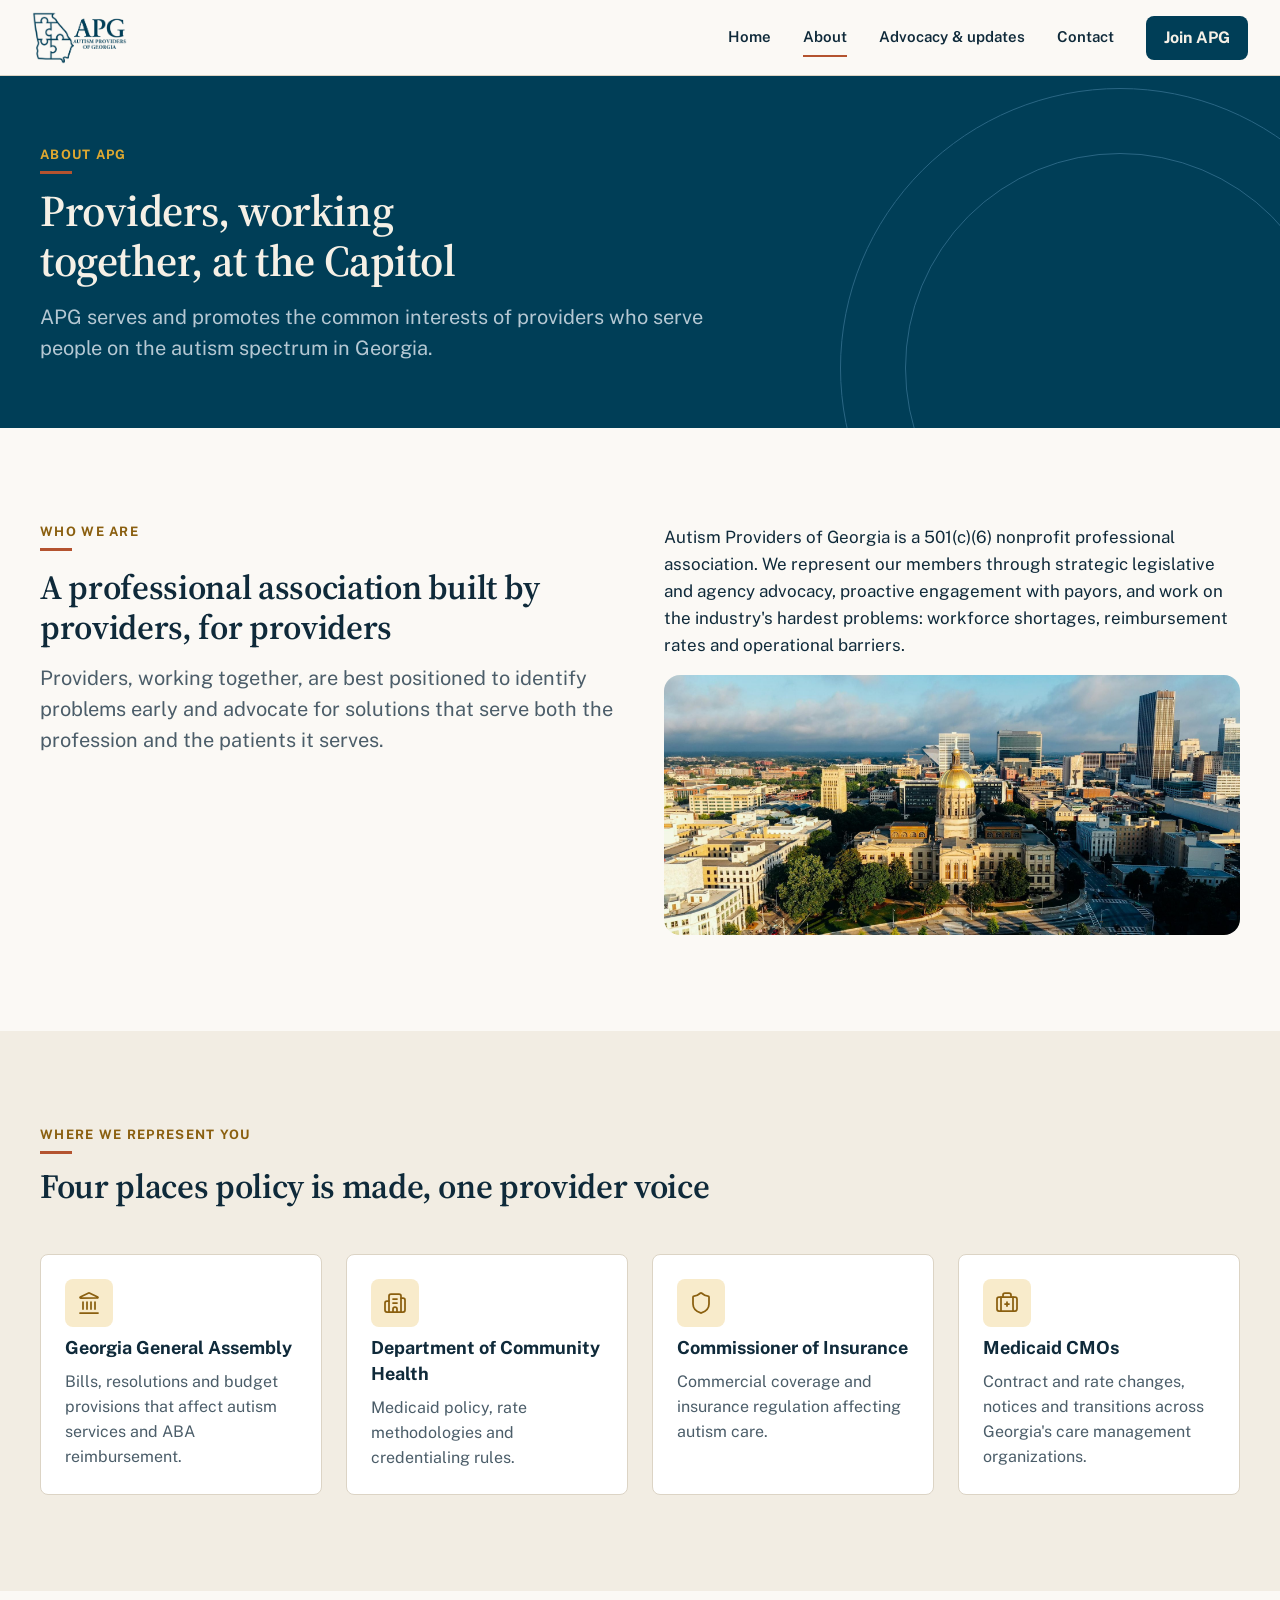
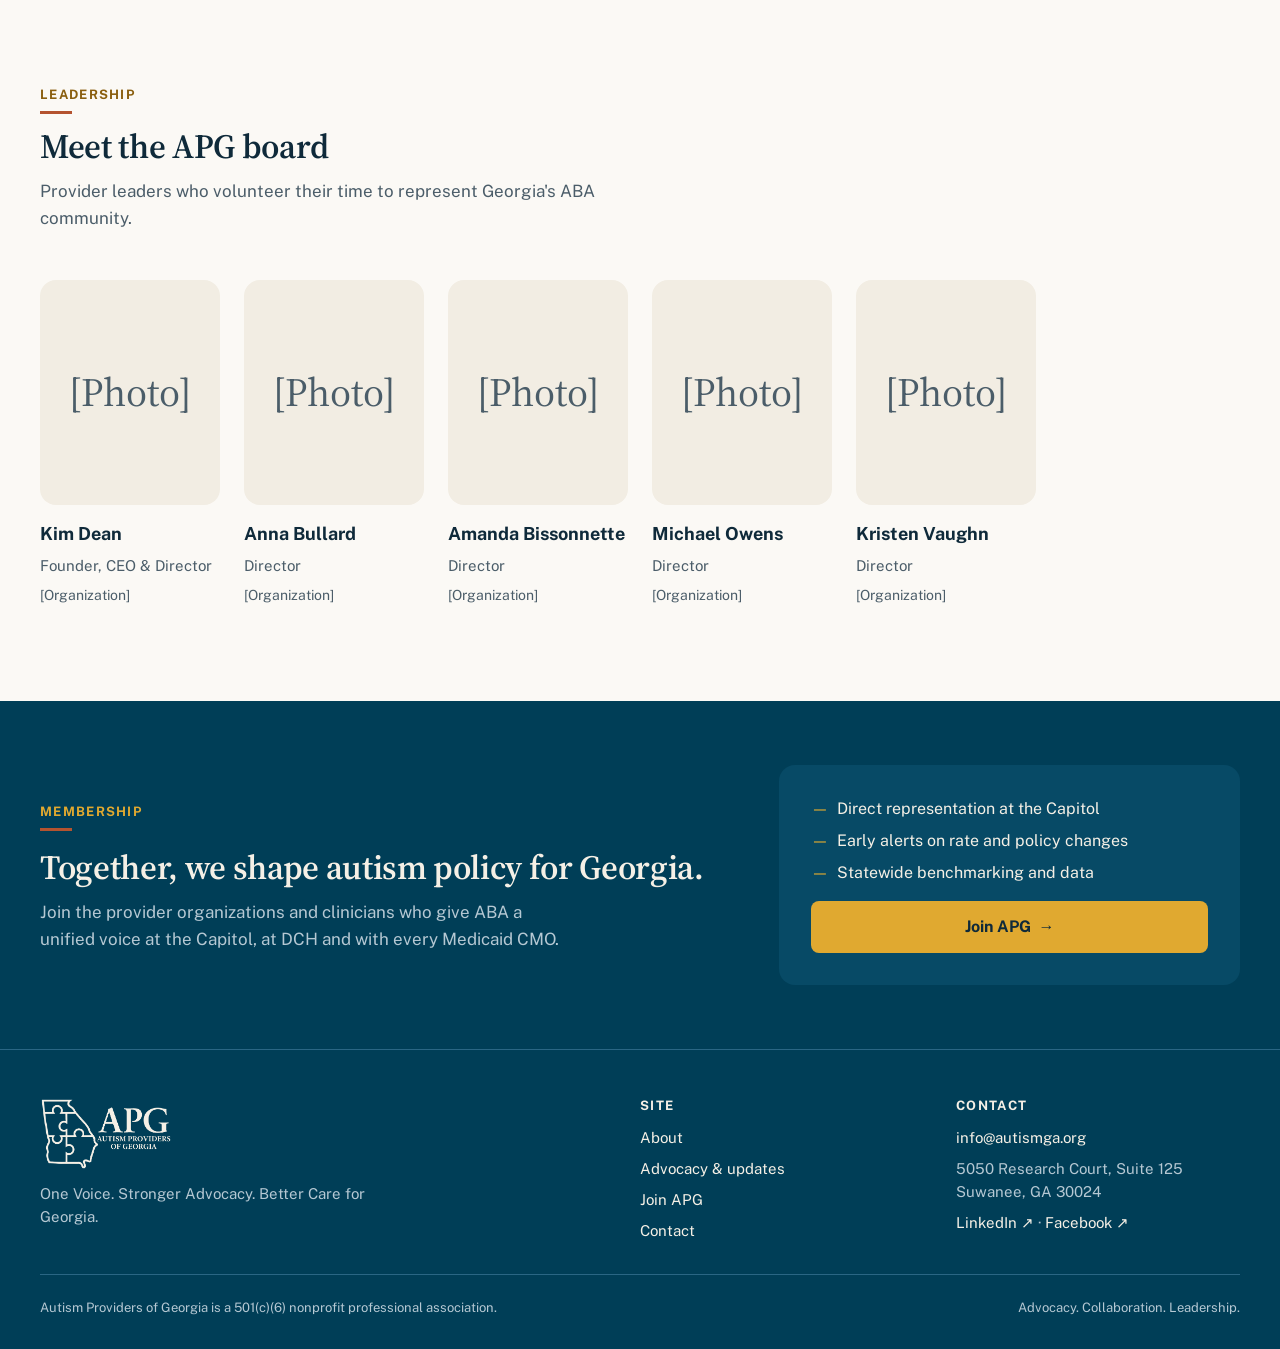
==== about.html @ 3842947d "APG redesign draft" ====
<!doctype html>
<html lang="en">
<head>
<meta charset="utf-8">
<meta name="viewport" content="width=device-width, initial-scale=1">
<meta name="robots" content="noindex, nofollow">
<meta name="description" content="About Autism Providers of Georgia (APG): who we are, where we represent providers, and our board.">
<title>About APG</title>
<link rel="icon" type="image/png" href="assets/apg-mark.png">
<link rel="stylesheet" href="https://fonts.googleapis.com/css2?family=Public+Sans:wght@400;600;700&amp;family=Source+Serif+4:opsz,wght@8..60,400;8..60,600&amp;display=swap">
<style>
body{margin:0;background:#fbf9f5}
:where(a){color:#005f87}:where(a):hover{color:#003e57}
</style>
<link rel="stylesheet" href="css/bundle.css">
<link rel="stylesheet" href="css/apg-tokens.css">
</head>
<body>
<div class="apg" style="width: 100%; min-height: 100vh;">

<header class="apg-header">
  <a class="apg-logo" href="index.html" aria-label="Autism Providers of Georgia, home"><img src="assets/apg-logo-horizontal.png" alt="Autism Providers of Georgia"></a>
  <nav class="apg-nav" aria-label="Main">
    <a href="index.html">Home</a>
    <a href="about.html" aria-current="page">About</a>
    <a href="updates.html">Advocacy &amp; updates</a>
    <a href="contact.html">Contact</a>
    <a class="apg-btn apg-btn--primary" href="join.html">Join APG</a>
  </nav>
</header>

<section class="apg-pagehero on-dark">
  <div class="apg-hero__dome" aria-hidden="true"></div>
  <div class="apg-wrap" style="position: relative;">
    <span class="apg-eyebrow">About APG</span>
    <h1 class="apg-h1">Providers, working together, at the Capitol</h1>
    <p>APG serves and promotes the common interests of providers who serve people on the autism spectrum in Georgia.</p>
  </div>
</section>

<section class="apg-section">
  <div class="apg-wrap apg-two">
    <div style="display: grid; gap: 16px;">
      <span class="apg-eyebrow">Who we are</span>
      <h2 class="apg-h2">A professional association built by providers, for providers</h2>
      <p class="apg-lead apg-muted">Providers, working together, are best positioned to identify problems early and advocate for solutions that serve both the profession and the patients it serves.</p>
    </div>
    <div style="display: grid; gap: 16px;">
      <p>Autism Providers of Georgia is a 501(c)(6) nonprofit professional association. We represent our members through strategic legislative and agency advocacy, proactive engagement with payors, and work on the industry's hardest problems: workforce shortages, reimbursement rates and operational barriers.</p>
      <img src="assets/georgia-capitol-aerial.jpg" alt="The Georgia State Capitol and downtown Atlanta from above" style="display: block; width: 100%; height: 260px; object-fit: cover; object-position: 50% 55%; border-radius: 16px;">
    </div>
  </div>
</section>

<section class="apg-section apg-section--limestone">
  <div class="apg-section__head">
    <span class="apg-eyebrow">Where we represent you</span>
    <h2 class="apg-h2">Four places policy is made, one provider voice</h2>
  </div>
  <div class="apg-wrap apg-bodies">
    <div class="apg-body-card"><span class="apg-icon-tile"><svg class="apg-icon" viewBox="0 0 24 24" aria-hidden="true"><path d="M10 18v-7"></path><path d="M11.119 2.205a2 2 0 0 1 1.762 0l7.84 3.846A.5.5 0 0 1 20.5 7h-17a.5.5 0 0 1-.22-.949z"></path><path d="M14 18v-7"></path><path d="M18 18v-7"></path><path d="M3 22h18"></path><path d="M6 18v-7"></path></svg></span><h3 class="apg-h4">Georgia General Assembly</h3><p>Bills, resolutions and budget provisions that affect autism services and ABA reimbursement.</p></div>
    <div class="apg-body-card"><span class="apg-icon-tile"><svg class="apg-icon" viewBox="0 0 24 24" aria-hidden="true"><path d="M10 12h4"></path><path d="M10 8h4"></path><path d="M14 21v-3a2 2 0 0 0-4 0v3"></path><path d="M6 10H4a2 2 0 0 0-2 2v7a2 2 0 0 0 2 2h16a2 2 0 0 0 2-2V9a2 2 0 0 0-2-2h-2"></path><path d="M6 21V5a2 2 0 0 1 2-2h8a2 2 0 0 1 2 2v16"></path></svg></span><h3 class="apg-h4">Department of Community Health</h3><p>Medicaid policy, rate methodologies and credentialing rules.</p></div>
    <div class="apg-body-card"><span class="apg-icon-tile"><svg class="apg-icon" viewBox="0 0 24 24" aria-hidden="true"><path d="M20 13c0 5-3.5 7.5-7.66 8.95a1 1 0 0 1-.67-.01C7.5 20.5 4 18 4 13V6a1 1 0 0 1 1-1c2 0 4.5-1.2 6.24-2.72a1.17 1.17 0 0 1 1.52 0C14.51 3.81 17 5 19 5a1 1 0 0 1 1 1z"></path></svg></span><h3 class="apg-h4">Commissioner of Insurance</h3><p>Commercial coverage and insurance regulation affecting autism care.</p></div>
    <div class="apg-body-card"><span class="apg-icon-tile"><svg class="apg-icon" viewBox="0 0 24 24" aria-hidden="true"><path d="M12 11v4"></path><path d="M14 13h-4"></path><path d="M16 6V4a2 2 0 0 0-2-2h-4a2 2 0 0 0-2 2v2"></path><path d="M18 6v14"></path><path d="M6 6v14"></path><rect width="20" height="14" x="2" y="6" rx="2"></rect></svg></span><h3 class="apg-h4">Medicaid CMOs</h3><p>Contract and rate changes, notices and transitions across Georgia's care management organizations.</p></div>
  </div>
</section>

<section class="apg-section">
  <div class="apg-section__head">
    <span class="apg-eyebrow">Leadership</span>
    <h2 class="apg-h2">Meet the APG board</h2>
    <p>Provider leaders who volunteer their time to represent Georgia's ABA community.</p>
  </div>
  <div class="apg-team">
    <div class="apg-person"><div class="apg-person__photo" role="img" aria-label="Photo of Kim Dean">[Photo]</div><h3 class="apg-h4">Kim Dean</h3><span class="role">Founder, CEO &amp; Director</span><span class="apg-small apg-muted">[Organization]</span></div>
    <div class="apg-person"><div class="apg-person__photo" role="img" aria-label="Photo of Anna Bullard">[Photo]</div><h3 class="apg-h4">Anna Bullard</h3><span class="role">Director</span><span class="apg-small apg-muted">[Organization]</span></div>
    <div class="apg-person"><div class="apg-person__photo" role="img" aria-label="Photo of Amanda Bissonnette">[Photo]</div><h3 class="apg-h4">Amanda Bissonnette</h3><span class="role">Director</span><span class="apg-small apg-muted">[Organization]</span></div>
    <div class="apg-person"><div class="apg-person__photo" role="img" aria-label="Photo of Michael Owens">[Photo]</div><h3 class="apg-h4">Michael Owens</h3><span class="role">Director</span><span class="apg-small apg-muted">[Organization]</span></div>
    <div class="apg-person"><div class="apg-person__photo" role="img" aria-label="Photo of Kristen Vaughn">[Photo]</div><h3 class="apg-h4">Kristen Vaughn</h3><span class="role">Director</span><span class="apg-small apg-muted">[Organization]</span></div>
  </div>
</section>

<section class="apg-join on-dark">
  <div class="apg-join__inner">
    <div>
      <span class="apg-eyebrow">Membership</span>
      <h2 class="apg-h2" style="margin-top: 16px;">Together, we shape autism policy for Georgia.</h2>
      <p>Join the provider organizations and clinicians who give ABA a unified voice at the Capitol, at DCH and with every Medicaid CMO.</p>
    </div>
    <div class="apg-join__panel">
      <ul><li>Direct representation at the Capitol</li><li>Early alerts on rate and policy changes</li><li>Statewide benchmarking and data</li></ul>
      <a class="apg-btn apg-btn--gold" href="join.html">Join APG <span class="arrow" aria-hidden="true">→</span></a>
    </div>
  </div>
</section>

<footer class="apg-footer on-dark">
  <div class="apg-footer__inner">
    <div><img class="apg-footer__logo" src="assets/apg-logo-horizontal-reversed.png" alt="Autism Providers of Georgia"><p style="max-width: 40ch;">One Voice. Stronger Advocacy. Better Care for Georgia.</p></div>
    <div><h4>Site</h4><ul><li><a href="about.html">About</a></li><li><a href="updates.html">Advocacy &amp; updates</a></li><li><a href="join.html">Join APG</a></li><li><a href="contact.html">Contact</a></li></ul></div>
    <div><h4>Contact</h4><ul><li><a href="mailto:info@autismga.org">info@autismga.org</a></li><li>5050 Research Court, Suite 125<br>Suwanee, GA 30024</li><li><a href="#">LinkedIn ↗</a> · <a href="#">Facebook ↗</a></li></ul></div>
  </div>
  <div class="apg-footer__legal"><span>Autism Providers of Georgia is a 501(c)(6) nonprofit professional association.</span><span>Advocacy. Collaboration. Leadership.</span></div>
</footer>

</div>
<script src="js/site.js" defer></script>
</body>
</html>
---- css/bundle.css ----
@import url("https://fonts.googleapis.com/css2?family=Public+Sans:wght@400;600;700&family=Source+Serif+4:opsz,wght@8..60,400;8..60,600&display=swap");

/* APG — component styles. Every value comes from tokens.css; nothing here re-declares a token. */

/* Smooth in-page jumps ("See what we do" → #how), off for people who ask for reduced motion */
@media (prefers-reduced-motion: no-preference) { html { scroll-behavior: smooth; } }
[id] { scroll-margin-top: var(--space-5); }


.apg, .apg * { box-sizing: border-box; }
.apg { font-family: var(--font-sans); font-size: 17px; line-height: 27px; color: var(--ink); background: var(--surface-paper); -webkit-font-smoothing: antialiased; }
.apg h1, .apg h2, .apg h3, .apg p { margin: 0; }
:where(.apg a) { color: var(--link); text-underline-offset: 3px; }
.apg :focus-visible { outline: 3px solid var(--link); outline-offset: 2px; }
.apg .on-dark :focus-visible, .apg.on-dark :focus-visible { outline-color: var(--focus-ring-inverse); }

/* ---------- Type helpers ---------- */
.apg-display { font-family: var(--font-serif); font-size: 60px; line-height: 64px; font-weight: 600; letter-spacing: -0.015em; }
.apg-h1 { font-family: var(--font-serif); font-size: 44px; line-height: 50px; font-weight: 600; letter-spacing: -0.01em; }
.apg-h2 { font-family: var(--font-serif); font-size: 34px; line-height: 40px; font-weight: 600; letter-spacing: -0.01em; }
.apg-h3 { font-family: var(--font-serif); font-size: 24px; line-height: 30px; font-weight: 600; }
.apg-h4 { font-family: var(--font-sans); font-size: 18px; line-height: 26px; font-weight: 700; }
.apg-lead { font-size: 20px; line-height: 31px; }
.apg-small { font-size: 14px; line-height: 20px; }
.apg-muted { color: var(--ink-muted); }
.apg-eyebrow { display: inline-block; font-family: var(--font-sans); font-size: 13px; line-height: 16px; font-weight: 700; letter-spacing: 0.1em; text-transform: uppercase; color: var(--dome-gold-ink); }
.apg-eyebrow::after { content: ""; display: block; width: 32px; height: 3px; margin-top: var(--space-2); background: var(--georgia-clay); }
.on-dark .apg-eyebrow { color: var(--dome-gold); }

/* ---------- Button ---------- */
.apg-btn { display: inline-flex; align-items: center; justify-content: center; gap: var(--space-2); min-height: 48px; padding: 14px var(--space-5); border-radius: var(--radius-md); border: 2px solid transparent; font-family: var(--font-sans); font-size: 16px; line-height: 20px; font-weight: 700; text-decoration: none; cursor: pointer; transition: background-color .15s, color .15s, border-color .15s; }
.apg-btn--primary { background: var(--surface-capitol); color: var(--on-capitol); }
.apg-btn--primary:hover, .apg-btn--primary:focus-visible { background: var(--surface-capitol-raised); color: var(--on-capitol); }
.apg-btn--gold { background: var(--dome-gold); color: var(--ink); }
.apg-btn--gold:hover, .apg-btn--gold:focus-visible { background: var(--gold-tint); color: var(--ink); }
.apg-btn--secondary { background: transparent; color: var(--ink); border-color: var(--ink); }
.apg-btn--secondary:hover, .apg-btn--secondary:focus-visible { background: var(--surface-limestone); color: var(--ink); }
.on-dark .apg-btn--secondary { color: var(--on-capitol); border-color: var(--on-capitol); }
.on-dark .apg-btn--secondary:hover, .on-dark .apg-btn--secondary:focus-visible { background: var(--surface-capitol-raised); color: var(--on-capitol); }
.apg-btn--text { padding-left: 0; padding-right: 0; min-height: 0; color: var(--link); text-decoration: underline; text-underline-offset: 4px; }
.apg-btn--text:hover { color: var(--link); }
/* Links on capitol grounds keep their light ink on hover, whatever a host page's global a:hover says */
.on-dark a:not(.apg-btn):hover, .apg-footer a:hover { color: var(--on-capitol); }
.apg-btn .arrow { transition: transform .15s; }
.apg-btn:hover .arrow { transform: translateX(3px); }

/* ---------- Tag ---------- */
.apg-tag { display: inline-flex; align-items: center; gap: var(--space-1); padding: var(--space-1) var(--space-3); border-radius: var(--radius-sm); font-size: 12px; line-height: 16px; font-weight: 700; letter-spacing: .06em; text-transform: uppercase; }
.apg-tag--win { background: var(--gold-tint); color: var(--dome-gold-ink); }
.apg-tag--alert { background: var(--clay-tint); color: var(--clay-ink); }
.apg-tag--update { background: var(--surface-limestone); color: var(--ink-muted); }
.apg-chip { display: inline-flex; align-items: center; gap: 6px; padding: 2px 10px; border-radius: var(--radius-pill); border: 1px solid var(--line); font-size: 13px; line-height: 20px; font-weight: 600; color: var(--ink-muted); background: var(--surface-card); }

/* ---------- Site header ---------- */
.apg-header { position: relative; display: flex; align-items: center; justify-content: space-between; gap: var(--space-5); height: var(--header-height); padding: 0 var(--space-6); background: var(--surface-paper); border-bottom: 1px solid var(--line); }
.apg-logo { display: inline-flex; align-items: center; gap: var(--space-3); text-decoration: none; color: var(--ink); }
.apg-logo img { height: 52px; width: auto; display: block; }
.apg-footer__logo { height: 72px; width: auto; display: block; margin-bottom: var(--space-3); }
.apg-logo .mono { font-family: var(--font-serif); font-weight: 600; font-size: 26px; line-height: 1; letter-spacing: .02em; color: var(--surface-capitol); }
.apg-logo .name { font-family: var(--font-sans); font-size: 13px; line-height: 15px; font-weight: 600; color: var(--ink-muted); border-left: 1px solid var(--line); padding-left: var(--space-3); }
.apg-nav { display: flex; align-items: center; gap: var(--space-6); }
.apg-nav a:not(.apg-btn) { font-size: 15px; line-height: 20px; font-weight: 600; color: var(--ink); text-decoration: none; padding: var(--space-2) 0; border-bottom: 2px solid transparent; }
.apg-nav a:not(.apg-btn):hover, .apg-nav a[aria-current="page"] { border-bottom-color: var(--georgia-clay); }
.apg-nav .apg-btn { min-height: 40px; padding: 10px var(--space-4); border-bottom: 2px solid transparent; }

/* ---------- Hero ---------- */
.apg-hero { position: relative; overflow: hidden; background: var(--surface-capitol); color: var(--on-capitol); padding: var(--space-9) var(--space-6); }
.apg-hero__inner { position: relative; max-width: var(--content-max); margin: 0 auto; display: grid; grid-template-columns: minmax(0, 7fr) minmax(0, 5fr); gap: var(--space-7); align-items: end; }
.apg-hero h1 { color: var(--on-capitol); max-width: 14ch; }
.apg-hero .apg-lead { color: var(--on-capitol-muted); margin-top: var(--space-5); max-width: 46ch; }
.apg-hero__actions { display: flex; flex-wrap: wrap; gap: var(--space-3); margin-top: var(--space-6); }
.apg-hero__dome { position: absolute; right: -120px; bottom: -220px; width: 560px; height: 560px; border-radius: 50%; border: 1px solid var(--line-inverse); pointer-events: none; }
.apg-hero__dome::before { content: ""; position: absolute; inset: 64px; border-radius: 50%; border: 1px solid var(--line-inverse); }

.apg-hero--light { background: var(--surface-paper); color: var(--ink); border-bottom: 1px solid var(--line); }
.apg-hero--light h1 { color: var(--ink); }
.apg-hero--light .apg-lead { color: var(--ink-muted); }
.apg-hero--light .apg-hero__dome, .apg-hero--light .apg-hero__dome::before { border-color: var(--line); }
.apg-hero--light .apg-win { background: var(--surface-capitol); }

/* ---------- Win card (one sourced figure) ---------- */
.apg-win { background: var(--surface-capitol-raised); border-radius: var(--radius-lg); padding: var(--space-6); color: var(--on-capitol); }
.apg-win .num { font-family: var(--font-serif); font-size: 64px; line-height: 64px; font-weight: 600; letter-spacing: -0.02em; color: var(--dome-gold); }
.apg-win p { color: var(--on-capitol-muted); margin-top: var(--space-3); }
.apg-win a { color: var(--on-capitol); }

/* ---------- Section heading ---------- */
.apg-section { padding: var(--space-9) var(--space-6); }
.apg-section--limestone { background: var(--surface-limestone); }
.apg-section--capitol { background: var(--surface-capitol); color: var(--on-capitol); }
.apg-section__head { max-width: var(--content-max); margin: 0 auto var(--space-7); display: grid; gap: var(--space-3); }
.apg-section__head p { max-width: 60ch; color: var(--ink-muted); }
.on-dark .apg-section__head p { color: var(--on-capitol-muted); }

/* ---------- Focus area card ---------- */
.apg-grid { max-width: var(--content-max); margin: 0 auto; display: grid; gap: var(--space-5); grid-template-columns: repeat(auto-fill, minmax(260px, 1fr)); }
.apg-focus { background: var(--surface-card); border: 1px solid var(--line); border-radius: var(--radius-md); padding: var(--space-5); display: grid; gap: var(--space-3); align-content: start; }
.apg-focus .n { font-family: var(--font-serif); font-size: 28px; line-height: 28px; color: var(--georgia-clay); }
.apg-focus p { color: var(--ink-muted); font-size: 16px; line-height: 25px; }

/* ---------- Benefit list ---------- */
.apg-benefits { max-width: var(--content-max); margin: 0 auto; display: grid; grid-template-columns: repeat(3, minmax(0,1fr)); border-top: 1px solid var(--line); }
.apg-benefit { padding: var(--space-5) var(--space-5) var(--space-5) 0; border-bottom: 1px solid var(--line); display: grid; gap: var(--space-2); align-content: start; }
.apg-benefit p { color: var(--ink-muted); font-size: 16px; line-height: 25px; }

/* ---------- Update card ---------- */
.apg-update { background: var(--surface-card); border-radius: var(--radius-md); box-shadow: var(--shadow-card); overflow: hidden; display: grid; grid-template-rows: auto 1fr; }
.apg-update__media { aspect-ratio: 16 / 9; background: var(--surface-capitol); display: block; width: 100%; object-fit: cover; }
.apg-update__body { padding: var(--space-5); display: grid; gap: var(--space-3); align-content: start; }
.apg-update__meta { display: flex; align-items: center; gap: var(--space-3); flex-wrap: wrap; }
.apg-update h3 a { color: var(--ink); text-decoration: none; }
.apg-update h3 a:hover { text-decoration: underline; }
.apg-update p { color: var(--ink-muted); font-size: 16px; line-height: 25px; }

/* ---------- Social feed ---------- */
.apg-feed { max-width: var(--content-max); margin: 0 auto; display: grid; grid-template-columns: repeat(3, minmax(0,1fr)); gap: var(--space-5); }
.apg-post { background: var(--surface-card); border: 1px solid var(--line); border-radius: var(--radius-md); padding: var(--space-5); display: grid; gap: var(--space-3); align-content: start; }
.apg-post__src { display: flex; align-items: center; justify-content: space-between; }
.apg-post__who { display: flex; align-items: center; gap: var(--space-3); }
.apg-post__avatar { width: 36px; height: 36px; border-radius: var(--radius-sm); background: var(--surface-capitol); color: var(--on-capitol); display: grid; place-items: center; font-family: var(--font-serif); font-weight: 600; font-size: 11px; letter-spacing: .02em; }
.apg-post p { font-size: 16px; line-height: 25px; }
.apg-feed__foot { max-width: var(--content-max); margin: var(--space-6) auto 0; display: flex; gap: var(--space-5); flex-wrap: wrap; }

/* ---------- Team card ---------- */
.apg-team { max-width: var(--content-max); margin: 0 auto; display: grid; grid-template-columns: repeat(auto-fill, minmax(180px, 1fr)); gap: var(--space-6) var(--space-5); }
.apg-person { display: grid; gap: var(--space-2); }
.apg-person__photo { aspect-ratio: 4 / 5; width: 100%; border-radius: var(--radius-lg); object-fit: cover; background: var(--surface-limestone); display: grid; place-items: center; font-family: var(--font-serif); font-size: 40px; color: var(--ink-muted); margin-bottom: var(--space-2); }
.apg-person .role { color: var(--ink-muted); font-size: 15px; line-height: 22px; }

/* ---------- Callout (member alert) ---------- */
.apg-callout { display: grid; grid-template-columns: auto 1fr; gap: var(--space-4); padding: var(--space-5); background: var(--clay-tint); border-radius: var(--radius-md); }
.apg-callout__mark { width: 28px; height: 28px; border-radius: 50%; background: var(--georgia-clay); color: var(--surface-card); display: grid; place-items: center; font-weight: 700; font-size: 16px; line-height: 1; }
.apg-callout p { font-size: 16px; line-height: 25px; }

/* ---------- Join band ---------- */
.apg-join { background: var(--surface-capitol); color: var(--on-capitol); padding: var(--space-8) var(--space-6); }
.apg-join__inner { max-width: var(--content-max); margin: 0 auto; display: grid; grid-template-columns: minmax(0, 3fr) minmax(0, 2fr); gap: var(--space-7); align-items: center; }
.apg-join h2 { color: var(--on-capitol); }
.apg-join p { color: var(--on-capitol-muted); margin-top: var(--space-3); max-width: 52ch; }
.apg-join__panel { background: var(--surface-capitol-raised); border-radius: var(--radius-lg); padding: var(--space-6); display: grid; gap: var(--space-4); }
.apg-join__panel ul { margin: 0; padding: 0; list-style: none; display: grid; gap: var(--space-2); color: var(--on-capitol); font-size: 16px; line-height: 24px; }
.apg-join__panel li::before { content: "—"; color: var(--dome-gold); margin-right: var(--space-2); }

/* ---------- Footer ---------- */
.apg-footer { background: var(--surface-capitol); color: var(--on-capitol-muted); padding: var(--space-7) var(--space-6) var(--space-6); border-top: 1px solid var(--line-inverse); font-size: 15px; line-height: 23px; }
.apg-footer__inner { max-width: var(--content-max); margin: 0 auto; display: grid; grid-template-columns: 2fr 1fr 1fr; gap: var(--space-6); }
.apg-footer h4 { margin: 0 0 var(--space-3); color: var(--on-capitol); font-size: 13px; line-height: 16px; letter-spacing: .1em; text-transform: uppercase; }
.apg-footer a { color: var(--on-capitol); text-decoration: none; }
.apg-footer a:hover { text-decoration: underline; }
.apg-footer ul { list-style: none; margin: 0; padding: 0; display: grid; gap: var(--space-2); }
.apg-footer__legal { max-width: var(--content-max); margin: var(--space-6) auto 0; padding-top: var(--space-5); border-top: 1px solid var(--line-inverse); font-size: 13px; line-height: 18px; display: flex; justify-content: space-between; gap: var(--space-4); flex-wrap: wrap; }

/* ---------- Responsive ---------- */
@media (max-width: 720px) {
  .apg-logo img { height: 44px; }
  .apg-display { font-size: 40px; line-height: 44px; }
  .apg-h1 { font-size: 34px; line-height: 40px; }
  .apg-h2 { font-size: 28px; line-height: 34px; }
  .apg-header { height: 64px; padding: 0 var(--space-4); }
  .apg-nav a:not(.apg-btn) { display: none; }
  .apg-hero, .apg-section, .apg-join { padding: var(--space-8) var(--space-4); }
  .apg-hero__inner, .apg-join__inner, .apg-footer__inner { grid-template-columns: 1fr; }
  .apg-benefits, .apg-feed { grid-template-columns: 1fr; }
}

/* ---------- Advocacy framework (the infographic, rebuilt) ---------- */
.apg-fw { position: relative; overflow: hidden; background: var(--surface-capitol); color: var(--on-capitol); padding: var(--space-9) var(--space-6); }
.apg-fw__inner { position: relative; max-width: var(--content-max); margin: 0 auto; display: grid; gap: var(--space-8); }
.apg-fw__top { display: grid; grid-template-columns: minmax(0, 5fr) minmax(0, 7fr); gap: var(--space-7); align-items: start; }
.apg-fw__top h2 { color: var(--on-capitol); margin-top: var(--space-3); }
.apg-fw__top p { color: var(--on-capitol-muted); margin-top: var(--space-4); max-width: 52ch; }
.apg-fw__goals { display: grid; grid-template-columns: repeat(2, minmax(0, 1fr)); gap: 1px; background: var(--line-inverse); border: 1px solid var(--line-inverse); border-radius: var(--radius-lg); overflow: hidden; }
.apg-fw__goal { background: var(--surface-capitol); padding: var(--space-5); display: grid; gap: var(--space-2); }
.apg-fw__goal .k { font-size: 12px; line-height: 16px; font-weight: 700; letter-spacing: .1em; text-transform: uppercase; color: var(--dome-gold); }
.apg-fw__goal .t { font-family: var(--font-serif); font-size: 22px; line-height: 28px; font-weight: 600; color: var(--on-capitol); }
.apg-fw__label { display: flex; align-items: baseline; justify-content: space-between; gap: var(--space-4); margin-bottom: var(--space-5); }
.apg-fw__label h3 { font-family: var(--font-serif); font-size: 24px; line-height: 30px; font-weight: 600; color: var(--on-capitol); }
.apg-fw__label span { font-size: 14px; line-height: 20px; color: var(--on-capitol-muted); }
.apg-fw__rail { position: relative; display: grid; grid-template-columns: repeat(7, minmax(0, 1fr)); gap: var(--space-2); list-style: none; margin: 0; padding: 0; }
.apg-fw__rail::before { content: ""; position: absolute; left: 4%; right: 4%; top: 23px; height: 2px; background: var(--line-inverse); }
.apg-fw__step { position: relative; display: grid; justify-items: center; gap: var(--space-3); padding: 0 var(--space-1) var(--space-3); background: none; border: 0; border-radius: var(--radius-md); color: var(--on-capitol-muted); font: 600 14px/19px var(--font-sans); text-align: center; cursor: pointer; }
.apg-fw__step .dot { width: 48px; height: 48px; border-radius: 50%; display: grid; place-items: center; background: var(--surface-capitol); border: 2px solid var(--line-inverse); font-family: var(--font-serif); font-size: 18px; font-weight: 600; color: var(--on-capitol); transition: background-color .15s, border-color .15s, color .15s; }
.apg-fw__step:hover .dot { border-color: var(--dome-gold); }
.apg-fw__step[aria-selected="true"] { color: var(--on-capitol); }
.apg-fw__step[aria-selected="true"] .dot { background: var(--dome-gold); border-color: var(--dome-gold); color: var(--ink); }
.apg-fw__step:focus-visible { outline: 3px solid var(--focus-ring-inverse); outline-offset: 2px; }
.apg-fw__panel { margin-top: var(--space-5); background: var(--surface-capitol-raised); border-radius: var(--radius-lg); padding: var(--space-6); display: grid; grid-template-columns: auto minmax(0, 1fr); gap: var(--space-6); align-items: start; min-height: 148px; }
.apg-fw__panel .big { font-family: var(--font-serif); font-size: 64px; line-height: 64px; font-weight: 600; color: var(--dome-gold); }
.apg-fw__panel h4 { margin: 0; font-family: var(--font-serif); font-size: 24px; line-height: 30px; font-weight: 600; color: var(--on-capitol); }
.apg-fw__panel p { margin: var(--space-2) 0 0; color: var(--on-capitol-muted); max-width: 64ch; }
.apg-fw__panel[hidden] { display: none; }
.apg-fw__benefits { display: grid; grid-template-columns: repeat(3, minmax(0, 1fr)); gap: 0 var(--space-6); border-top: 1px solid var(--line-inverse); }
.apg-fw__benefit { padding: var(--space-4) 0; border-bottom: 1px solid var(--line-inverse); display: grid; gap: var(--space-1); }
.apg-fw__benefit b { color: var(--on-capitol); font-size: 16px; line-height: 24px; }
.apg-fw__benefit span { color: var(--on-capitol-muted); font-size: 15px; line-height: 22px; }
.apg-fw__close { display: flex; align-items: center; justify-content: space-between; gap: var(--space-5); flex-wrap: wrap; padding-top: var(--space-2); }
.apg-fw__close p { font-family: var(--font-serif); font-size: 24px; line-height: 30px; font-weight: 600; color: var(--on-capitol); }
.apg-fw__dome { position: absolute; left: -200px; top: -260px; width: 620px; height: 620px; border-radius: 50%; border: 1px solid var(--line-inverse); pointer-events: none; }
.apg-fw__dome::before { content: ""; position: absolute; inset: 72px; border-radius: 50%; border: 1px solid var(--line-inverse); }
@media (max-width: 720px) {
  .apg-fw { padding: var(--space-8) var(--space-4); }
  .apg-fw__top, .apg-fw__panel { grid-template-columns: 1fr; }
  .apg-fw__goals { grid-template-columns: 1fr; }
  .apg-fw__rail { grid-template-columns: 1fr; gap: 0; }
  .apg-fw__rail::before { left: 23px; right: auto; top: 24px; bottom: 24px; width: 2px; height: auto; }
  .apg-fw__step { grid-template-columns: 48px 1fr; justify-items: start; align-items: center; text-align: left; padding: var(--space-2) 0; }
  .apg-fw__benefits { grid-template-columns: 1fr; }
}

/* ---------- Icons (Lucide 1.47.0, ISC; inline SVG, stroke = currentColor) ---------- */
.apg-icon { display: block; flex: none; width: 24px; height: 24px; fill: none; stroke: currentColor; stroke-width: 1.75; stroke-linecap: round; stroke-linejoin: round; }
.apg-icon--sm { width: 18px; height: 18px; }
.apg-icon-tile { display: grid; place-items: center; flex: none; width: 48px; height: 48px; border-radius: var(--radius-md); background: var(--gold-tint); color: var(--dome-gold-ink); }
.on-dark .apg-icon-tile { background: var(--surface-capitol-raised); color: var(--dome-gold); }
.apg-topic { display: inline-flex; align-items: center; gap: 6px; font-size: 14px; line-height: 20px; color: var(--ink-muted); }

/* Focus card: icon tile + numeral on one row */
.apg-focus__top { display: flex; align-items: center; justify-content: space-between; }
.apg-focus__top .n { font-size: 20px; line-height: 20px; }

/* Benefit: icon tile beside text */
.apg-benefit { grid-template-columns: 48px minmax(0, 1fr); column-gap: var(--space-4); align-items: start; }
.apg-benefit > div { display: grid; gap: var(--space-1); }

/* Framework: icons in goals, rail dots and benefits */
.apg-fw__goal .apg-icon { color: var(--dome-gold); width: 28px; height: 28px; margin-bottom: var(--space-2); }
.apg-fw__step .num { font-size: 12px; line-height: 16px; font-weight: 700; letter-spacing: .08em; color: var(--on-capitol-muted); }
.apg-fw__step .dot .apg-icon { width: 22px; height: 22px; }
.apg-fw__panel .apg-icon-tile { width: 64px; height: 64px; background: var(--surface-capitol); }
.apg-fw__panel .apg-icon-tile .apg-icon { width: 32px; height: 32px; }
.apg-fw__benefit { grid-template-columns: 24px minmax(0, 1fr); column-gap: var(--space-3); }
.apg-fw__benefit .apg-icon { grid-row: span 2; color: var(--dome-gold); margin-top: 2px; }

/* ---------- Hero with the Capitol photo ---------- */
.apg-hero--photo { background: var(--surface-paper); color: var(--ink); padding: var(--space-8) var(--space-6); border-bottom: 1px solid var(--line); }
.apg-hero--photo .apg-hero__inner { grid-template-columns: minmax(0, 6fr) minmax(0, 6fr); align-items: center; }
.apg-hero .apg-hero__name { max-width: none; font-family: var(--font-serif); font-size: 68px; line-height: 70px; font-weight: 600; letter-spacing: -0.02em; color: var(--ink); margin: 0; }
.apg-hero__name .abbr { display: block; margin-bottom: var(--space-3); font-family: var(--font-sans); font-size: 15px; line-height: 20px; font-weight: 700; letter-spacing: .14em; color: var(--dome-gold-ink); }
.apg .apg-hero__promise { margin-top: var(--space-5); font-family: var(--font-serif); font-size: 26px; line-height: 34px; font-weight: 400; color: var(--ink); max-width: 30ch; }
.apg-hero--photo .apg-lead { color: var(--ink-muted); }
.apg-hero__photo { position: relative; margin: 0; }
.apg-hero__photo img { display: block; width: 100%; height: 620px; object-fit: cover; object-position: 50% 35%; border-radius: var(--radius-lg); }
.apg-hero__photo .apg-win { position: absolute; left: calc(-1 * var(--space-7)); bottom: calc(-1 * var(--space-6)); max-width: 272px; padding: var(--space-5); background: var(--surface-capitol); box-shadow: var(--shadow-card); }
.apg-hero__photo .apg-win .num { font-size: 48px; line-height: 48px; }
@media (max-width: 720px) {
  .apg-hero--photo { padding: var(--space-7) var(--space-4); }
  .apg-hero .apg-hero__name { font-size: 44px; line-height: 46px; }
  .apg-hero__promise { font-size: 21px; line-height: 29px; }
  .apg-hero__photo img { height: 360px; }
  .apg-hero__photo .apg-win { position: static; max-width: none; margin-top: var(--space-4); box-shadow: none; }
}
---- css/apg-tokens.css ----
/* APG design system tokens (mirrors ds/apg/tokens.json) */
:root {
  --surface-paper: #fbf9f5;
  --surface-limestone: #f2ede3;
  --surface-card: #ffffff;
  --logo-ink: #003e57;
  --surface-capitol: var(--logo-ink);
  --surface-capitol-raised: #074a66;
  --ink: #0f2a3a;
  --ink-muted: #4b5d69;
  --on-capitol: #f5f0e6;
  --on-capitol-muted: #b5c8d3;
  --dome-gold: #e0a930;
  --dome-gold-ink: #8a5f0f;
  --gold-tint: #f8ebcb;
  --georgia-clay: #b4532f;
  --clay-ink: #a1462a;
  --clay-tint: #f6e3da;
  --link: #005f87;
  --focus-ring-inverse: var(--dome-gold);
  --line: #dcd4c5;
  --line-strong: #8c8473;
  --line-inverse: #2a6684;
  --space-1: 4px;
  --space-2: 8px;
  --space-3: 12px;
  --space-4: 16px;
  --space-5: 24px;
  --space-6: 32px;
  --space-7: 48px;
  --space-8: 64px;
  --space-9: 96px;
  --radius-sm: 4px;
  --radius-md: 8px;
  --radius-lg: 16px;
  --radius-pill: 999px;
  --content-max: 1200px;
  --measure: 68ch;
  --header-height: 76px;
  --shadow-card: 0 1px 2px rgba(15,42,58,0.06), 0 4px 16px rgba(15,42,58,0.06);
  --shadow-header: 0 1px 0 rgba(15,42,58,0.08);
  --font-serif: "Source Serif 4", "Source Serif Pro", Georgia, serif;
  --font-sans: "Public Sans", "Helvetica Neue", Arial, sans-serif;
}

/* Smooth in-page jumps ("See what we do" → #how), off for people who ask for reduced motion */
@media (prefers-reduced-motion: no-preference) { html { scroll-behavior: smooth; } }
[id] { scroll-margin-top: var(--space-5); }

/* Page-level helpers used by the mockups */
.apg-ph { display: grid; place-items: center; text-align: center; padding: var(--space-5); background: repeating-linear-gradient(135deg, var(--surface-limestone) 0 12px, var(--surface-paper) 12px 24px); border: 1px dashed var(--line-strong); color: var(--ink-muted); font: 600 14px/20px var(--font-sans); border-radius: var(--radius-lg); }
.on-dark .apg-ph { background: var(--surface-capitol-raised); border-color: var(--line-inverse); color: var(--on-capitol-muted); }
.apg-wrap { max-width: var(--content-max); margin: 0 auto; }
.apg-pagehero { background: var(--surface-capitol); color: var(--on-capitol); padding: var(--space-8) var(--space-6) var(--space-8); position: relative; overflow: hidden; }
.apg-pagehero h1 { color: var(--on-capitol); margin-top: var(--space-3); max-width: 20ch; }
.apg-pagehero p { color: var(--on-capitol-muted); margin-top: var(--space-4); max-width: 60ch; font-size: 20px; line-height: 31px; }
.apg-two { display: grid; grid-template-columns: minmax(0, 1fr) minmax(0, 1fr); gap: var(--space-7); align-items: start; }
.apg-bodies { display: grid; grid-template-columns: repeat(4, minmax(0, 1fr)); gap: var(--space-5); }
.apg-body-card { background: var(--surface-card); border: 1px solid var(--line); border-radius: var(--radius-md); padding: var(--space-5); display: grid; gap: var(--space-2); align-content: start; }
.apg-body-card p { color: var(--ink-muted); font-size: 16px; line-height: 25px; }
@media (max-width: 720px) {
  .apg-two, .apg-bodies { grid-template-columns: 1fr; }
  .apg-pagehero { padding: var(--space-7) var(--space-4); }
}

/* Static-site extras */
[hidden] { display: none !important; }
@media (max-width: 720px) {
  .apg-header { height: auto; flex-wrap: wrap; row-gap: 8px; padding-top: 12px; padding-bottom: 8px; }
  .apg-nav { order: 3; width: 100%; gap: 20px; overflow-x: auto; padding-bottom: 4px; }
  .apg-nav a:not(.apg-btn) { display: inline-block; white-space: nowrap; }
  .apg-nav .apg-btn { display: none; }
  .apg-header > .apg-logo { flex: 1 1 auto; }
  .apg-fw__rail::before { display: none; }
  .apg-hero--photo .apg-hero__inner, .apg-section .apg-wrap[style*="repeat(2"], .apg-section .apg-wrap[style*="repeat(3"] { grid-template-columns: 1fr !important; }
  .apg-update[style] { grid-template-columns: 1fr !important; }
}
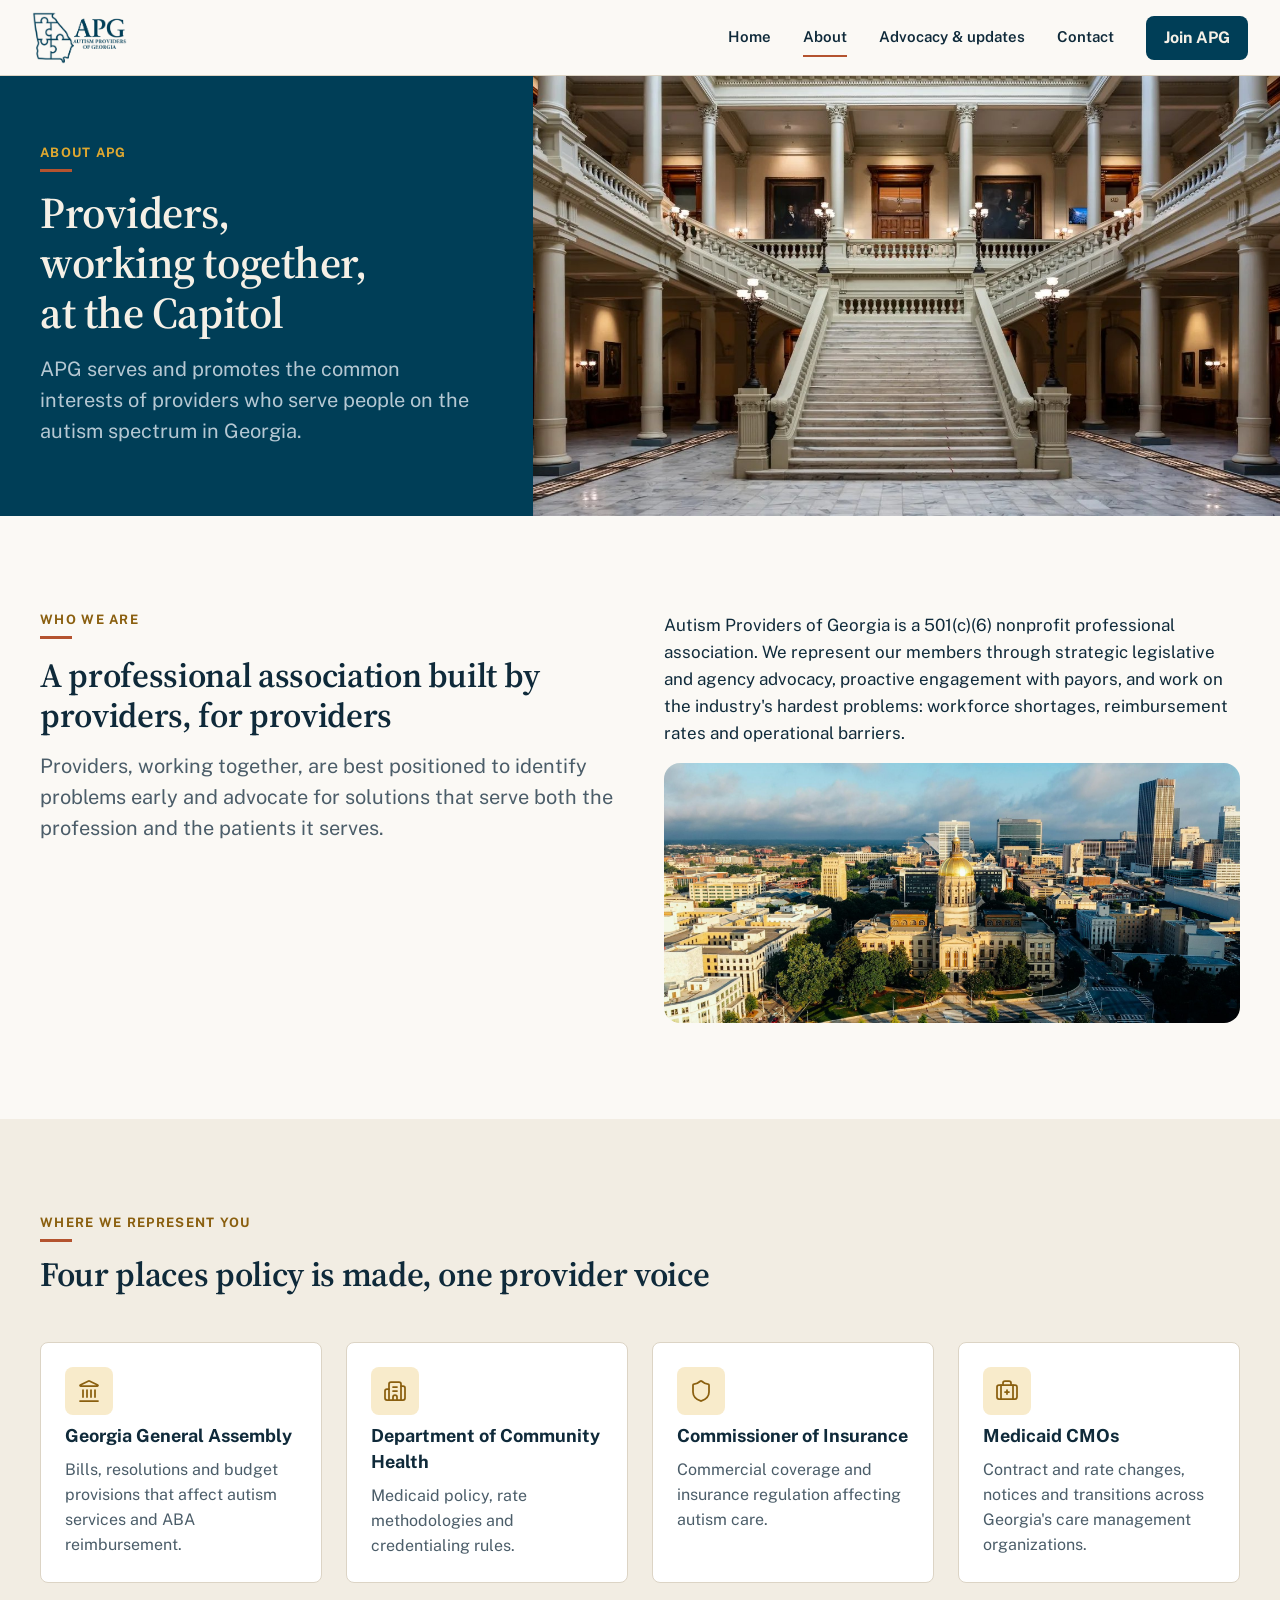
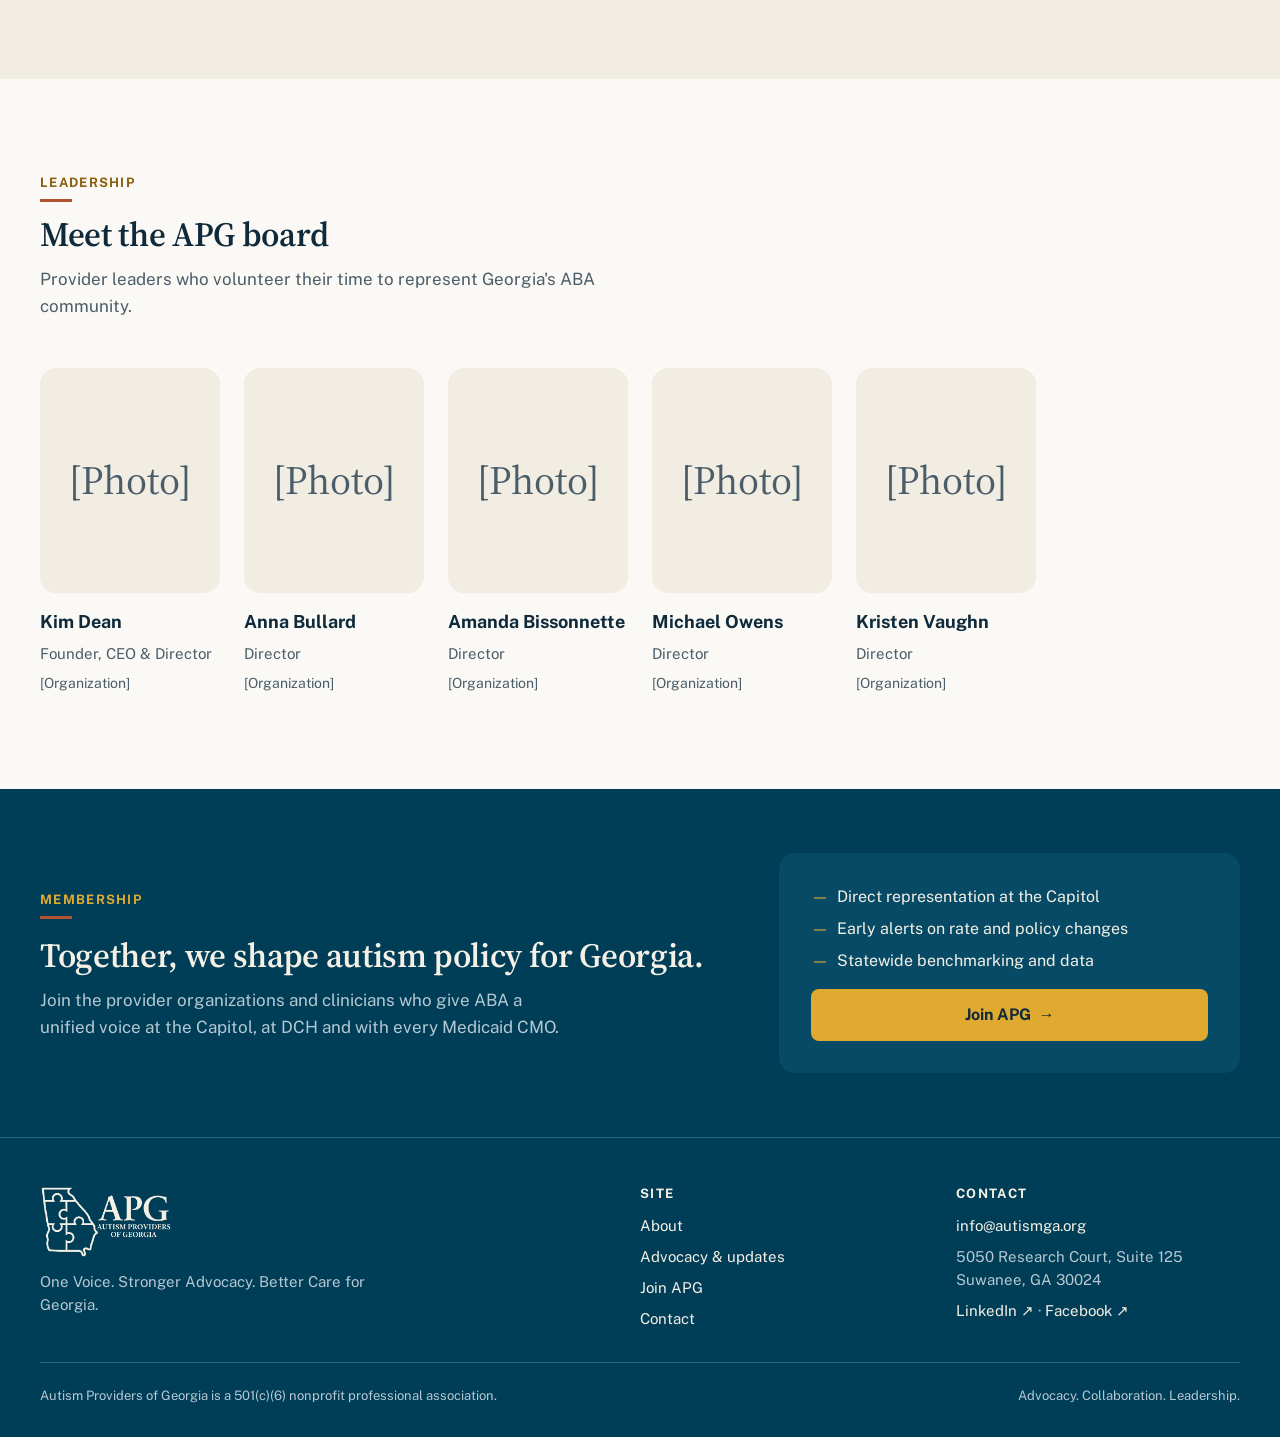
==== commit 8431cab7: "updates" ====
--- a/about.html
+++ b/about.html
@@ -29,13 +29,13 @@
   </nav>
 </header>
 
-<section class="apg-pagehero on-dark">
-  <div class="apg-hero__dome" aria-hidden="true"></div>
-  <div class="apg-wrap" style="position: relative;">
+<section class="apg-pagehero apg-pagehero--photo on-dark">
+  <div class="apg-pagehero__text">
     <span class="apg-eyebrow">About APG</span>
     <h1 class="apg-h1">Providers, working together, at the Capitol</h1>
     <p>APG serves and promotes the common interests of providers who serve people on the autism spectrum in Georgia.</p>
   </div>
+  <figure class="apg-pagehero__photo"><img src="assets/georgia-capitol-interior.jpg" alt="The grand staircase inside the Georgia State Capitol"></figure>
 </section>
 
 <section class="apg-section">
--- a/css/bundle.css
+++ b/css/bundle.css
@@ -249,3 +249,17 @@
   .apg-hero__photo img { height: 360px; }
   .apg-hero__photo .apg-win { position: static; max-width: none; margin-top: var(--space-4); box-shadow: none; }
 }
+
+/* ---------- Page hero (inner pages): text on capitol, Capitol interior photo ---------- */
+.apg-pagehero { position: relative; overflow: hidden; background: var(--surface-capitol); color: var(--on-capitol); }
+.apg-pagehero--photo { display: grid; grid-template-columns: minmax(0, 5fr) minmax(0, 7fr); min-height: 440px; }
+.apg-pagehero__text { display: flex; flex-direction: column; justify-content: center; gap: var(--space-4); padding: var(--space-8) var(--space-7) var(--space-8) max(var(--space-6), calc((100vw - var(--content-max)) / 2)); }
+.apg .apg-pagehero__text h1 { color: var(--on-capitol); max-width: 16ch; }
+.apg .apg-pagehero__text p { color: var(--on-capitol-muted); max-width: 44ch; font-size: 20px; line-height: 31px; }
+.apg-pagehero__photo { position: relative; margin: 0; min-height: 100%; }
+.apg-pagehero__photo img { position: absolute; inset: 0; width: 100%; height: 100%; object-fit: cover; object-position: 50% 55%; display: block; }
+@media (max-width: 720px) {
+  .apg-pagehero--photo { grid-template-columns: 1fr; min-height: 0; }
+  .apg-pagehero__photo { order: -1; height: 220px; }
+  .apg-pagehero__text { padding: var(--space-7) var(--space-4); }
+}
--- a/css/apg-tokens.css
+++ b/css/apg-tokens.css
@@ -51,16 +51,12 @@
 .apg-ph { display: grid; place-items: center; text-align: center; padding: var(--space-5); background: repeating-linear-gradient(135deg, var(--surface-limestone) 0 12px, var(--surface-paper) 12px 24px); border: 1px dashed var(--line-strong); color: var(--ink-muted); font: 600 14px/20px var(--font-sans); border-radius: var(--radius-lg); }
 .on-dark .apg-ph { background: var(--surface-capitol-raised); border-color: var(--line-inverse); color: var(--on-capitol-muted); }
 .apg-wrap { max-width: var(--content-max); margin: 0 auto; }
-.apg-pagehero { background: var(--surface-capitol); color: var(--on-capitol); padding: var(--space-8) var(--space-6) var(--space-8); position: relative; overflow: hidden; }
-.apg-pagehero h1 { color: var(--on-capitol); margin-top: var(--space-3); max-width: 20ch; }
-.apg-pagehero p { color: var(--on-capitol-muted); margin-top: var(--space-4); max-width: 60ch; font-size: 20px; line-height: 31px; }
 .apg-two { display: grid; grid-template-columns: minmax(0, 1fr) minmax(0, 1fr); gap: var(--space-7); align-items: start; }
 .apg-bodies { display: grid; grid-template-columns: repeat(4, minmax(0, 1fr)); gap: var(--space-5); }
 .apg-body-card { background: var(--surface-card); border: 1px solid var(--line); border-radius: var(--radius-md); padding: var(--space-5); display: grid; gap: var(--space-2); align-content: start; }
 .apg-body-card p { color: var(--ink-muted); font-size: 16px; line-height: 25px; }
 @media (max-width: 720px) {
   .apg-two, .apg-bodies { grid-template-columns: 1fr; }
-  .apg-pagehero { padding: var(--space-7) var(--space-4); }
 }
 
 /* Static-site extras */
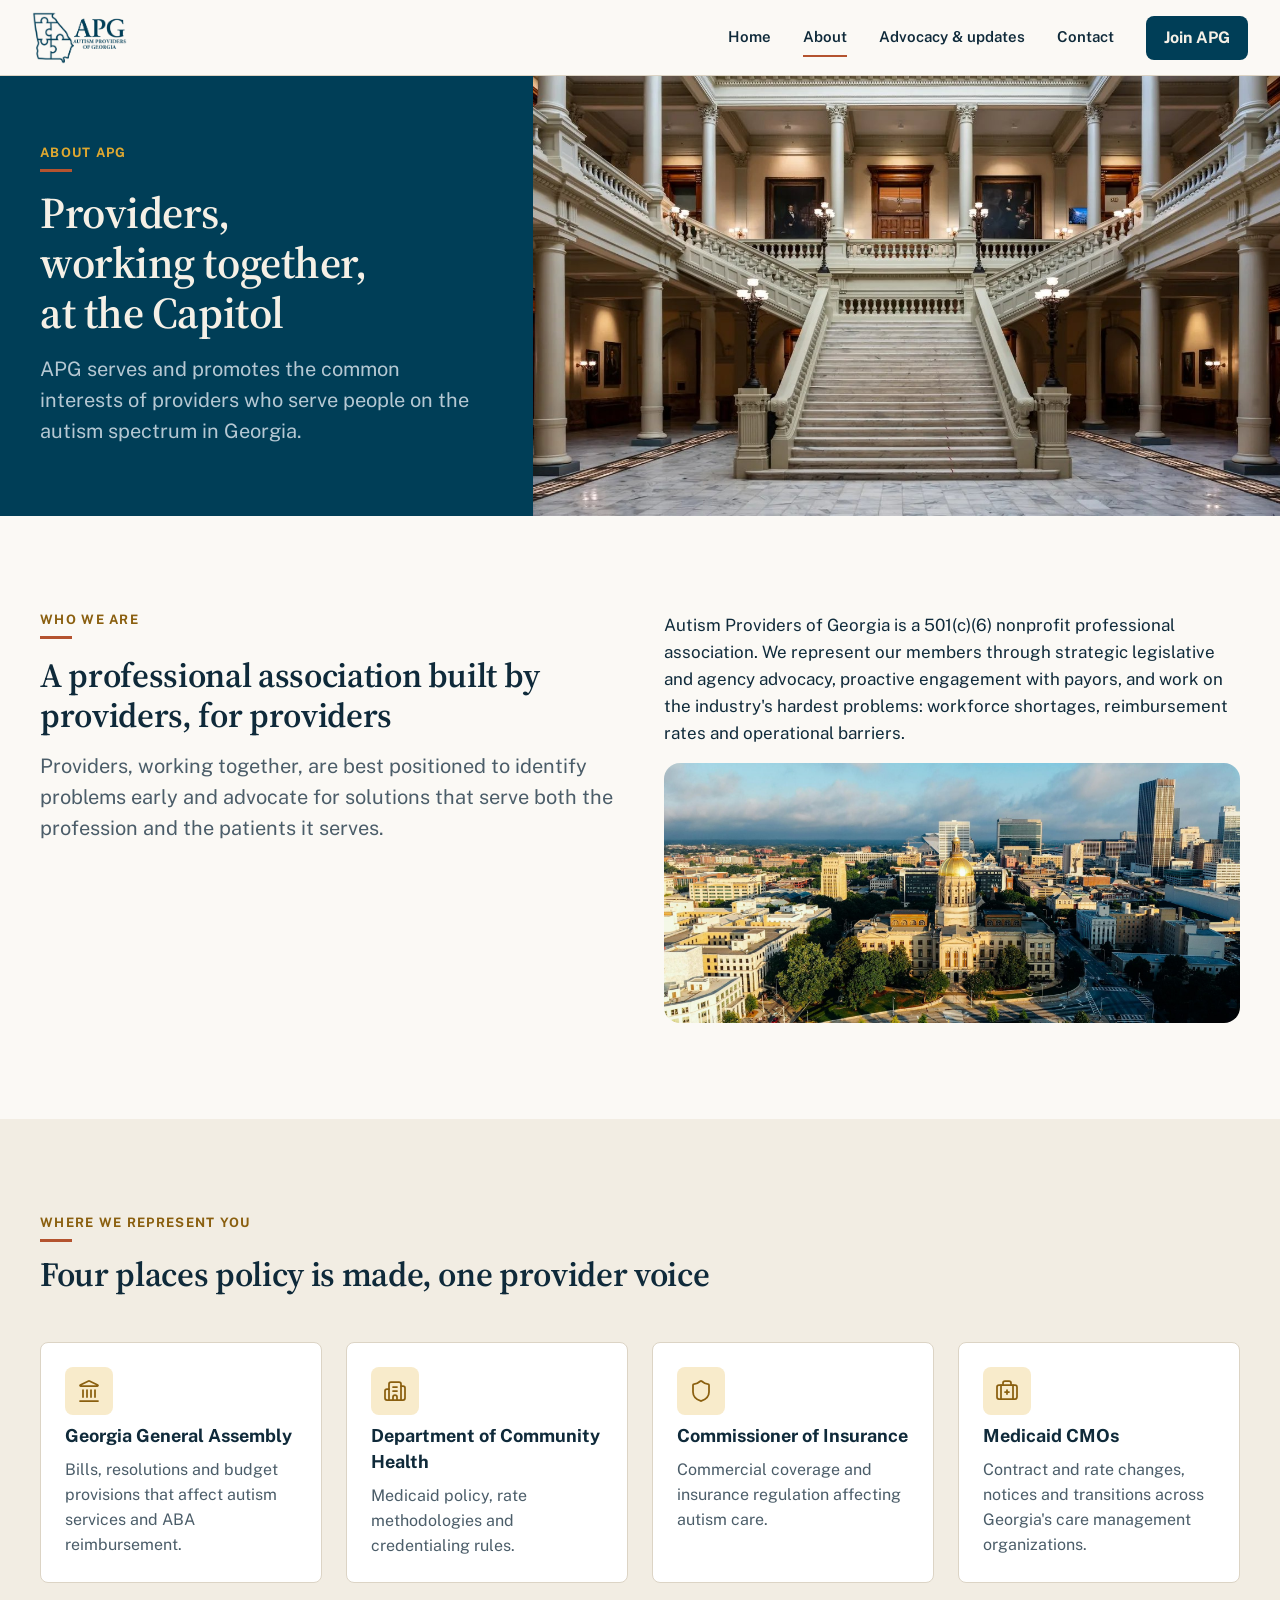
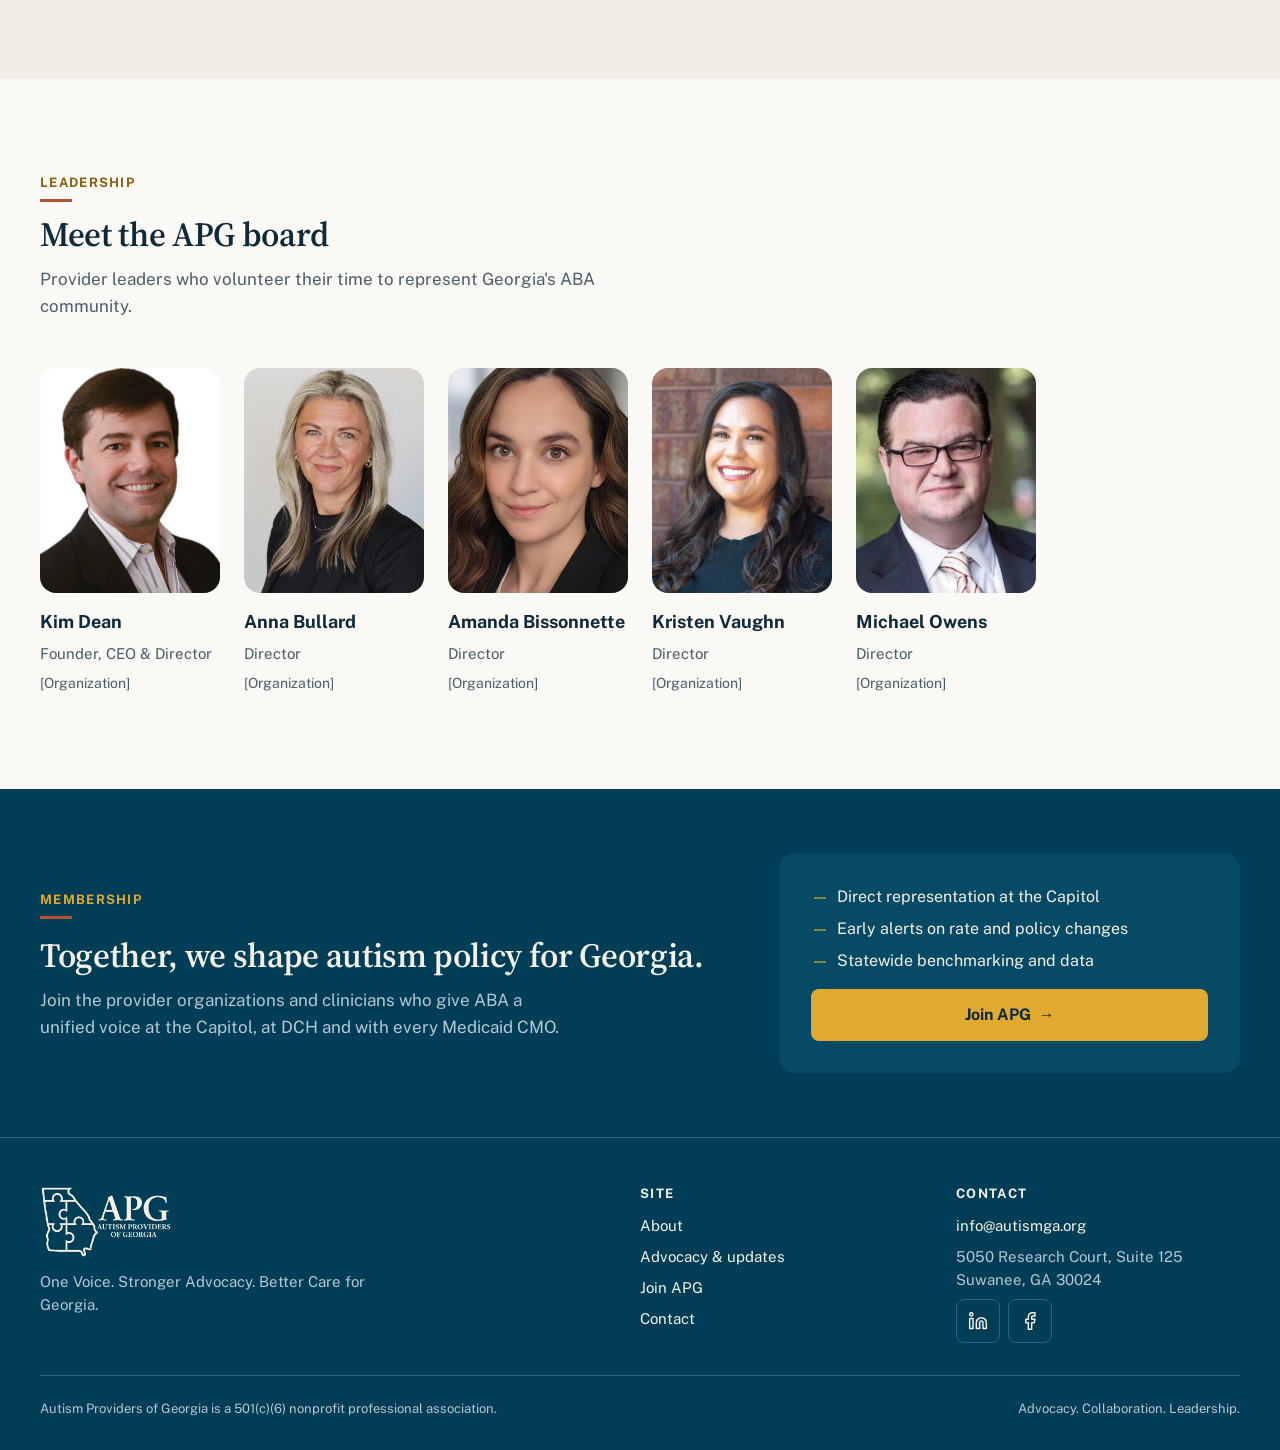
==== commit 26ff7e22: "updates" ====
--- a/about.html
+++ b/about.html
@@ -72,11 +72,11 @@
     <p>Provider leaders who volunteer their time to represent Georgia's ABA community.</p>
   </div>
   <div class="apg-team">
-    <div class="apg-person"><div class="apg-person__photo" role="img" aria-label="Photo of Kim Dean">[Photo]</div><h3 class="apg-h4">Kim Dean</h3><span class="role">Founder, CEO &amp; Director</span><span class="apg-small apg-muted">[Organization]</span></div>
-    <div class="apg-person"><div class="apg-person__photo" role="img" aria-label="Photo of Anna Bullard">[Photo]</div><h3 class="apg-h4">Anna Bullard</h3><span class="role">Director</span><span class="apg-small apg-muted">[Organization]</span></div>
-    <div class="apg-person"><div class="apg-person__photo" role="img" aria-label="Photo of Amanda Bissonnette">[Photo]</div><h3 class="apg-h4">Amanda Bissonnette</h3><span class="role">Director</span><span class="apg-small apg-muted">[Organization]</span></div>
-    <div class="apg-person"><div class="apg-person__photo" role="img" aria-label="Photo of Michael Owens">[Photo]</div><h3 class="apg-h4">Michael Owens</h3><span class="role">Director</span><span class="apg-small apg-muted">[Organization]</span></div>
-    <div class="apg-person"><div class="apg-person__photo" role="img" aria-label="Photo of Kristen Vaughn">[Photo]</div><h3 class="apg-h4">Kristen Vaughn</h3><span class="role">Director</span><span class="apg-small apg-muted">[Organization]</span></div>
+    <div class="apg-person"><img class="apg-person__photo" src="assets/people/kim-dean.jpg" alt="Photo of Kim Dean"><h3 class="apg-h4">Kim Dean</h3><span class="role">Founder, CEO &amp; Director</span><span class="apg-small apg-muted">[Organization]</span></div>
+    <div class="apg-person"><img class="apg-person__photo" src="assets/people/anna-bullard.jpg" alt="Photo of Anna Bullard"><h3 class="apg-h4">Anna Bullard</h3><span class="role">Director</span><span class="apg-small apg-muted">[Organization]</span></div>
+    <div class="apg-person"><img class="apg-person__photo" src="assets/people/amanda-bissonnette.jpg" alt="Photo of Amanda Bissonnette"><h3 class="apg-h4">Amanda Bissonnette</h3><span class="role">Director</span><span class="apg-small apg-muted">[Organization]</span></div>
+    <div class="apg-person"><img class="apg-person__photo" src="assets/people/kristen-vaughn.jpg" alt="Photo of Kristen Vaughn"><h3 class="apg-h4">Kristen Vaughn</h3><span class="role">Director</span><span class="apg-small apg-muted">[Organization]</span></div>
+    <div class="apg-person"><img class="apg-person__photo" src="assets/people/michael-owens.jpg" alt="Photo of Michael Owens"><h3 class="apg-h4">Michael Owens</h3><span class="role">Director</span><span class="apg-small apg-muted">[Organization]</span></div>
   </div>
 </section>
 
@@ -98,7 +98,7 @@
   <div class="apg-footer__inner">
     <div><img class="apg-footer__logo" src="assets/apg-logo-horizontal-reversed.png" alt="Autism Providers of Georgia"><p style="max-width: 40ch;">One Voice. Stronger Advocacy. Better Care for Georgia.</p></div>
     <div><h4>Site</h4><ul><li><a href="about.html">About</a></li><li><a href="updates.html">Advocacy &amp; updates</a></li><li><a href="join.html">Join APG</a></li><li><a href="contact.html">Contact</a></li></ul></div>
-    <div><h4>Contact</h4><ul><li><a href="mailto:info@autismga.org">info@autismga.org</a></li><li>5050 Research Court, Suite 125<br>Suwanee, GA 30024</li><li><a href="#">LinkedIn ↗</a> · <a href="#">Facebook ↗</a></li></ul></div>
+    <div><h4>Contact</h4><ul><li><a href="mailto:info@autismga.org">info@autismga.org</a></li><li>5050 Research Court, Suite 125<br>Suwanee, GA 30024</li><li><div class="apg-social"><a href="https://www.linkedin.com/company/autism-providers-georgia" aria-label="APG on LinkedIn" target="_blank" rel="noopener"><svg class="apg-icon" viewBox="0 0 24 24" aria-hidden="true"><path d="M16 8a6 6 0 0 1 6 6v7h-4v-7a2 2 0 0 0-2-2 2 2 0 0 0-2 2v7h-4v-7a6 6 0 0 1 6-6z"></path><rect width="4" height="12" x="2" y="9"></rect><circle cx="4" cy="4" r="2"></circle></svg></a><a href="https://www.facebook.com/AutismProvidersOfGeorgia/" aria-label="APG on Facebook" target="_blank" rel="noopener"><svg class="apg-icon" viewBox="0 0 24 24" aria-hidden="true"><path d="M18 2h-3a5 5 0 0 0-5 5v3H7v4h3v8h4v-8h3l1-4h-4V7a1 1 0 0 1 1-1h3z"></path></svg></a></div></li></ul></div>
   </div>
   <div class="apg-footer__legal"><span>Autism Providers of Georgia is a 501(c)(6) nonprofit professional association.</span><span>Advocacy. Collaboration. Leadership.</span></div>
 </footer>
--- a/css/bundle.css
+++ b/css/bundle.css
@@ -263,3 +263,23 @@
   .apg-pagehero__photo { order: -1; height: 220px; }
   .apg-pagehero__text { padding: var(--space-7) var(--space-4); }
 }
+
+/* ---------- Social links (LinkedIn, Facebook) ---------- */
+.apg-social { display: flex; gap: var(--space-2); }
+.apg-social a { display: inline-grid; place-items: center; width: 44px; height: 44px; border-radius: var(--radius-md); border: 1px solid var(--line-strong); color: var(--ink); text-decoration: none; transition: background-color .15s, color .15s, border-color .15s; }
+.apg-social a:hover { background: var(--surface-limestone); color: var(--link); }
+.on-dark .apg-social a, .apg-footer .apg-social a { border-color: var(--line-inverse); color: var(--on-capitol); }
+.on-dark .apg-social a:hover, .apg-footer .apg-social a:hover { background: var(--surface-capitol-raised); color: var(--dome-gold); }
+.apg-social .apg-icon { width: 20px; height: 20px; }
+.apg-chip .apg-icon { width: 14px; height: 14px; }
+.apg-feed__foot a { display: inline-flex; align-items: center; gap: var(--space-2); font-weight: 600; }
+
+/* ---------- Facebook page feed (Meta Page Plugin) ---------- */
+.apg-social-split { max-width: var(--content-max); margin: 0 auto; display: grid; grid-template-columns: minmax(0, 1fr) minmax(0, 500px); gap: var(--space-7); align-items: start; }
+.apg-fbfeed { width: 100%; max-width: 500px; border: 1px solid var(--line); border-radius: var(--radius-lg); overflow: hidden; background: var(--surface-card); }
+.apg-fbfeed iframe { display: block; width: 100%; border: 0; }
+.apg-fbfeed__fallback { display: grid; place-items: center; gap: var(--space-3); padding: var(--space-6); text-align: center; color: var(--ink-muted); font-size: 15px; line-height: 22px; }
+@media (max-width: 720px) {
+  .apg-social-split { grid-template-columns: 1fr; }
+  .apg-fbfeed { margin: 0 auto; }
+}
--- a/css/apg-tokens.css
+++ b/css/apg-tokens.css
@@ -61,6 +61,9 @@
 
 /* Static-site extras */
 [hidden] { display: none !important; }
+[data-fb-feed] { position: relative; }
+[data-fb-feed] .apg-fbfeed__fallback { position: absolute; inset: 0; align-content: center; }
+[data-fb-feed] iframe { position: relative; z-index: 1; background: transparent; }
 @media (max-width: 720px) {
   .apg-header { height: auto; flex-wrap: wrap; row-gap: 8px; padding-top: 12px; padding-bottom: 8px; }
   .apg-nav { order: 3; width: 100%; gap: 20px; overflow-x: auto; padding-bottom: 4px; }
